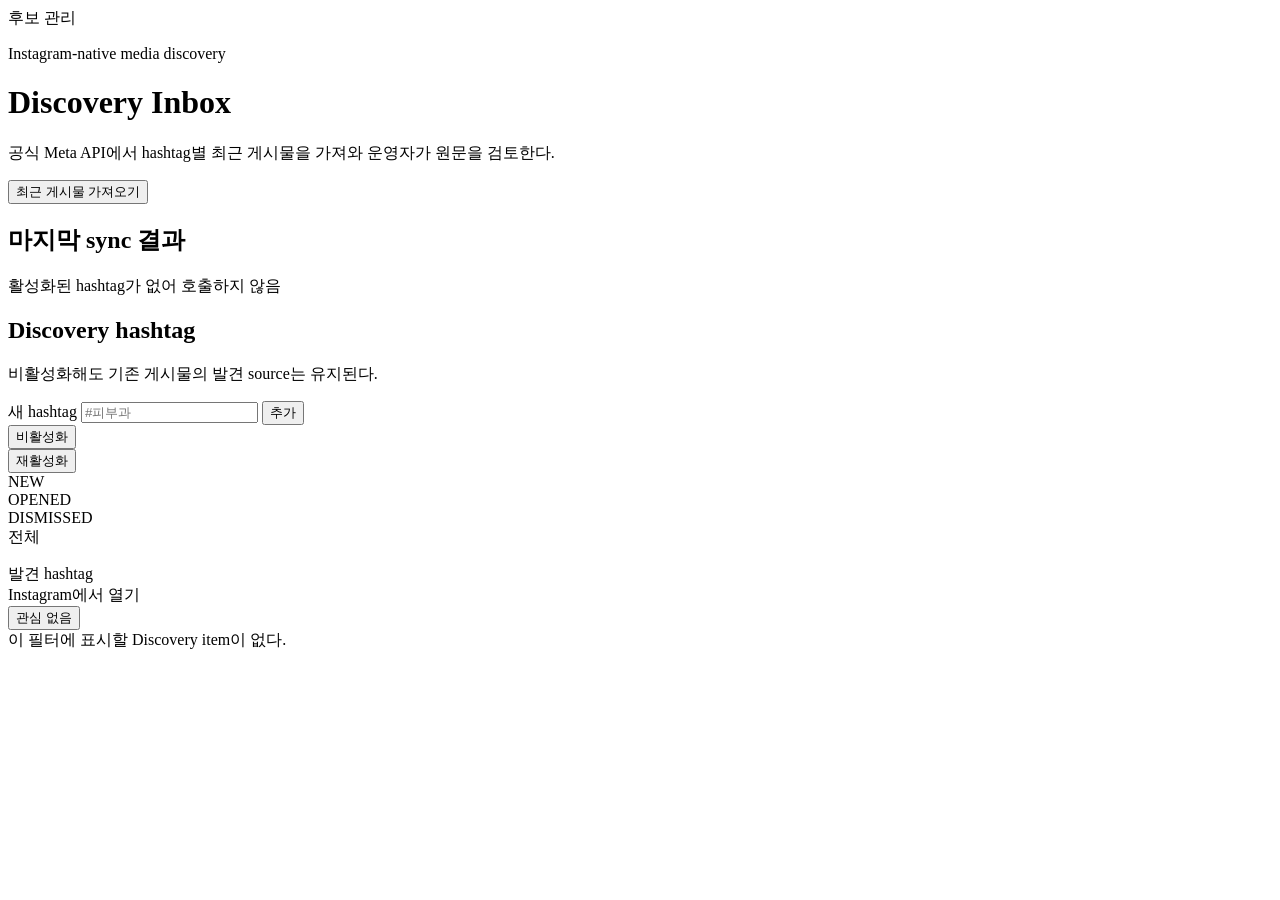
==== src/main/resources/templates/discovery/index.html @ a129add9 "feat: implement Instagram discovery inbox" ====
<!DOCTYPE html>
<html lang="ko" xmlns:th="http://www.thymeleaf.org">
<head>
    <meta charset="UTF-8">
    <meta name="viewport" content="width=device-width, initial-scale=1">
    <title>Instagram Discovery Inbox | hr-sns-auto</title>
    <link rel="stylesheet" th:href="@{/css/app.css}">
</head>
<body>
<main class="container">
    <nav><a th:href="@{/candidates}">후보 관리</a></nav>

    <header class="page-header">
        <div>
            <p class="eyebrow">Instagram-native media discovery</p>
            <h1>Discovery Inbox</h1>
            <p class="muted">공식 Meta API에서 hashtag별 최근 게시물을 가져와 운영자가 원문을 검토한다.</p>
        </div>
        <form th:action="@{/discovery/sync}" method="post">
            <button type="submit">최근 게시물 가져오기</button>
        </form>
    </header>

    <p class="flash" th:if="${message}" th:text="${message}"></p>
    <p class="flash error" th:if="${error}" th:text="${error}"></p>

    <section class="panel" th:if="${syncResult}">
        <h2>마지막 sync 결과</h2>
        <p class="sync-summary"
           th:text="|성공 ${syncResult.successfulCount}개 · 실패 ${syncResult.failedCount}개 · 조회 ${syncResult.fetchedCount}건 · 신규 저장 ${syncResult.createdCount}건|"></p>
        <div class="sync-result-list" th:unless="${#lists.isEmpty(syncResult.hashtagResults)}">
            <div class="sync-result" th:each="result : ${syncResult.hashtagResults}"
                 th:attr="data-success=${result.successful}">
                <strong th:text="|#${result.keyword}|"></strong>
                <span th:if="${result.successful}"
                      th:text="|조회 ${result.fetchedCount}건, 신규 ${result.createdCount}건|"></span>
                <span th:unless="${result.successful}" th:text="${result.errorMessage}"></span>
            </div>
        </div>
        <p class="empty" th:if="${#lists.isEmpty(syncResult.hashtagResults)}">
            활성화된 hashtag가 없어 호출하지 않음
        </p>
    </section>

    <section class="panel">
        <div class="section-heading">
            <div>
                <h2>Discovery hashtag</h2>
                <p class="muted">비활성화해도 기존 게시물의 발견 source는 유지된다.</p>
            </div>
            <form class="inline-form" th:action="@{/discovery/hashtags}" th:object="${hashtagForm}" method="post">
                <label class="visually-hidden" for="hashtag-keyword">새 hashtag</label>
                <input id="hashtag-keyword" type="text" th:field="*{keyword}"
                       placeholder="#피부과" autocomplete="off">
                <button type="submit">추가</button>
                <span class="field-error full-width" th:if="${#fields.hasErrors('keyword')}"
                      th:errors="*{keyword}"></span>
            </form>
        </div>

        <div class="hashtag-list">
            <div class="hashtag-row" th:each="hashtag : ${hashtags}"
                 th:attr="data-enabled=${hashtag.enabled}">
                <span class="hashtag-chip" th:text="|#${hashtag.keyword}|"></span>
                <span class="muted" th:text="${hashtag.enabled ? '활성' : '비활성'}"></span>
                <form th:if="${hashtag.enabled}"
                      th:action="@{/discovery/hashtags/{id}/disable(id=${hashtag.id})}" method="post">
                    <button type="submit" class="secondary compact">비활성화</button>
                </form>
                <form th:unless="${hashtag.enabled}"
                      th:action="@{/discovery/hashtags/{id}/enable(id=${hashtag.id})}" method="post">
                    <button type="submit" class="secondary compact">재활성화</button>
                </form>
            </div>
        </div>
    </section>

    <section class="inbox-overview">
        <div class="count-card"><strong th:text="${counts.newCount}"></strong><span>NEW</span></div>
        <div class="count-card"><strong th:text="${counts.openedCount}"></strong><span>OPENED</span></div>
        <div class="count-card"><strong th:text="${counts.dismissedCount}"></strong><span>DISMISSED</span></div>
    </section>

    <nav class="filter-nav" aria-label="검토 상태 필터">
        <a th:href="@{/discovery}" th:attr="aria-current=${selectedStatus == 'ALL' ? 'page' : null}">전체</a>
        <a th:each="status : ${reviewStatuses}"
           th:href="@{/discovery(status=${status})}"
           th:text="${status}"
           th:attr="aria-current=${selectedStatus == status.name() ? 'page' : null}"></a>
    </nav>

    <section class="discovery-list">
        <article class="panel discovery-item" th:each="item : ${items}"
                 th:attr="data-status=${item.reviewStatus}">
            <div class="discovery-item-heading">
                <div class="item-badges">
                    <span class="status" th:attr="data-status=${item.reviewStatus}"
                          th:text="${item.reviewStatus}"></span>
                    <span class="media-type" th:text="${item.mediaType}"></span>
                </div>
                <time class="muted" th:datetime="${item.publishedAt}" th:text="${item.publishedAt}"></time>
            </div>

            <p class="caption" th:text="${item.captionExcerpt ?: '캡션 없음'}"></p>

            <div class="discovery-meta">
                <span>발견 hashtag</span>
                <span class="hashtag-chip small" th:each="hashtag : ${item.hashtags}"
                      th:text="|#${hashtag.keyword}|"></span>
            </div>

            <div class="actions">
                <a class="button" th:href="@{/discovery/items/{id}/open(id=${item.id})}"
                   target="_blank" rel="noopener noreferrer">Instagram에서 열기</a>
                <form th:if="${item.reviewStatus.name() != 'DISMISSED'}"
                      th:action="@{/discovery/items/{id}/dismiss(id=${item.id})}" method="post">
                    <button type="submit" class="secondary">관심 없음</button>
                </form>
            </div>
        </article>

        <div class="panel empty" th:if="${#lists.isEmpty(items)}">
            이 필터에 표시할 Discovery item이 없다.
        </div>
    </section>
</main>
</body>
</html>
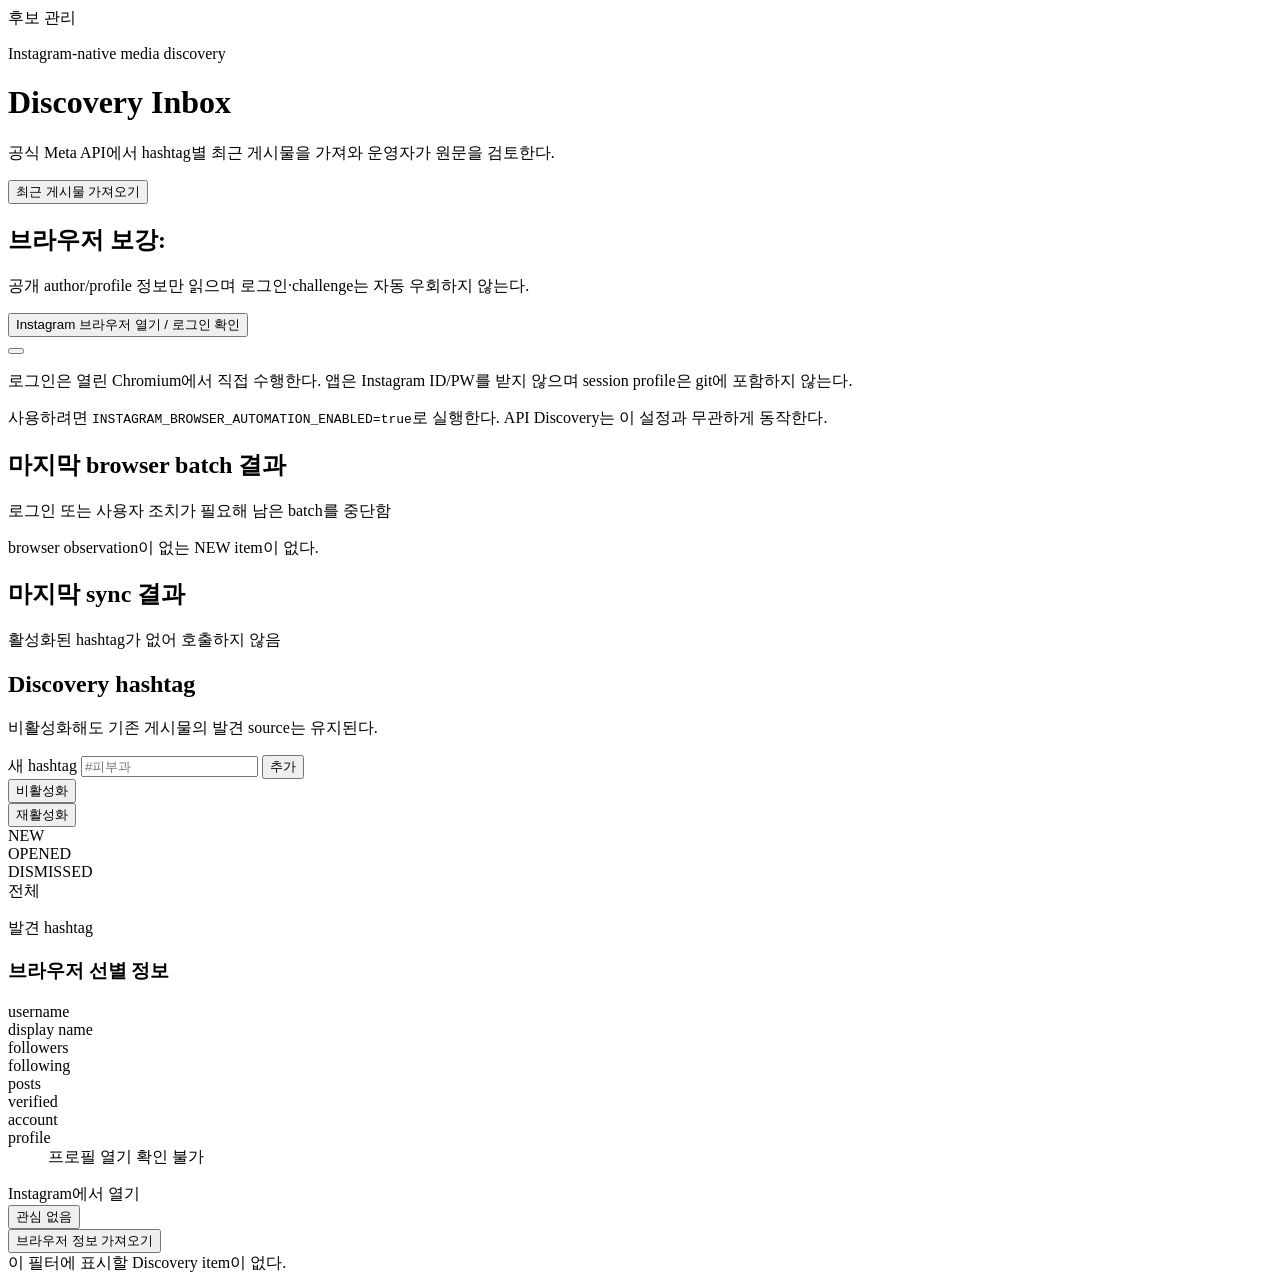
==== commit 43c45ec5: "feat: add Instagram browser enrichment" ====
--- a/src/main/resources/templates/discovery/index.html
+++ b/src/main/resources/templates/discovery/index.html
@@ -24,6 +24,49 @@
     <p class="flash" th:if="${message}" th:text="${message}"></p>
     <p class="flash error" th:if="${error}" th:text="${error}"></p>
 
+    <section class="panel browser-controls" th:attr="data-enabled=${browserAutomationEnabled}">
+        <div class="section-heading">
+            <div>
+                <h2>브라우저 보강: <span th:text="${browserAutomationEnabled ? '활성' : '비활성'}"></span></h2>
+                <p class="muted">공개 author/profile 정보만 읽으며 로그인·challenge는 자동 우회하지 않는다.</p>
+            </div>
+            <div class="actions" th:if="${browserAutomationEnabled}">
+                <form th:action="@{/discovery/browser/session}" method="post">
+                    <button type="submit" class="secondary">Instagram 브라우저 열기 / 로그인 확인</button>
+                </form>
+                <form th:action="@{/discovery/browser-enrichment/new}" method="post">
+                    <button type="submit" th:text="|NEW ${browserBatchSize}건 브라우저 정보 보강|"></button>
+                </form>
+            </div>
+        </div>
+        <p class="security-note" th:if="${browserAutomationEnabled}">
+            로그인은 열린 Chromium에서 직접 수행한다. 앱은 Instagram ID/PW를 받지 않으며 session profile은 git에 포함하지 않는다.
+        </p>
+        <p class="security-note" th:unless="${browserAutomationEnabled}">
+            사용하려면 <code>INSTAGRAM_BROWSER_AUTOMATION_ENABLED=true</code>로 실행한다. API Discovery는 이 설정과 무관하게 동작한다.
+        </p>
+    </section>
+
+    <section class="panel" th:if="${browserBatchResult}">
+        <h2>마지막 browser batch 결과</h2>
+        <p class="sync-summary"
+           th:text="|요청 상한 ${browserBatchResult.requestedCount}건 · 처리 ${browserBatchResult.processedCount}건 · 성공 ${browserBatchResult.successCount}건 · 부분 ${browserBatchResult.partialCount}건 · 실패 ${browserBatchResult.failedCount}건|"></p>
+        <p class="flash error" th:if="${browserBatchResult.stoppedForOperatorAction}">
+            로그인 또는 사용자 조치가 필요해 남은 batch를 중단함
+        </p>
+        <div class="sync-result-list" th:unless="${#lists.isEmpty(browserBatchResult.itemResults)}">
+            <div class="sync-result" th:each="result : ${browserBatchResult.itemResults}"
+                 th:attr="data-success=${result.completedWithScreeningData()}">
+                <strong th:text="|item #${result.itemId}|"></strong>
+                <span th:text="${result.status}"></span>
+                <span th:if="${result.errorSummary}" th:text="${result.errorSummary}"></span>
+            </div>
+        </div>
+        <p class="empty" th:if="${#lists.isEmpty(browserBatchResult.itemResults)}">
+            browser observation이 없는 NEW item이 없다.
+        </p>
+    </section>
+
     <section class="panel" th:if="${syncResult}">
         <h2>마지막 sync 결과</h2>
         <p class="sync-summary"
@@ -109,6 +152,48 @@
                       th:text="|#${hashtag.keyword}|"></span>
             </div>
 
+            <section class="browser-observation" th:if="${item.browserObservation != null}"
+                     th:with="observation=${item.browserObservation}">
+                <div class="browser-observation-heading">
+                    <h3>브라우저 선별 정보</h3>
+                    <span class="status browser-status" th:attr="data-status=${observation.status}"
+                          th:text="${observation.status}"></span>
+                    <time class="muted" th:datetime="${observation.observedAt}"
+                          th:text="${observation.observedAt}"></time>
+                </div>
+
+                <dl class="observation-grid">
+                    <div><dt>username</dt><dd th:text="${observation.authorUsername ?: '확인 불가'}"></dd></div>
+                    <div><dt>display name</dt><dd th:text="${observation.authorDisplayName ?: '확인 불가'}"></dd></div>
+                    <div><dt>followers</dt><dd th:text="${observation.followerCount ?: '확인 불가'}"></dd></div>
+                    <div><dt>following</dt><dd th:text="${observation.followingCount ?: '확인 불가'}"></dd></div>
+                    <div><dt>posts</dt><dd th:text="${observation.postCount ?: '확인 불가'}"></dd></div>
+                    <div><dt>verified</dt><dd
+                            th:text="${observation.verified == null ? '확인 불가' : (observation.verified ? '인증됨' : '인증 표시 없음')}"></dd></div>
+                    <div><dt>account</dt><dd
+                            th:text="${observation.privateAccount == null ? '확인 불가' : (observation.privateAccount ? '비공개' : '공개')}"></dd></div>
+                    <div><dt>profile</dt><dd>
+                        <a th:if="${observation.profileUrl}" th:href="${observation.profileUrl}"
+                           target="_blank" rel="noopener noreferrer">프로필 열기</a>
+                        <span th:unless="${observation.profileUrl}">확인 불가</span>
+                    </dd></div>
+                </dl>
+
+                <p class="biography" th:if="${observation.biographyExcerpt}"
+                   th:text="${observation.biographyExcerpt}"></p>
+                <div class="post-metrics"
+                     th:if="${observation.postLikeCount != null or observation.postCommentCount != null or observation.postViewCount != null}">
+                    <span th:if="${observation.postLikeCount != null}"
+                          th:text="|좋아요 ${observation.postLikeCount}|"></span>
+                    <span th:if="${observation.postCommentCount != null}"
+                          th:text="|댓글 ${observation.postCommentCount}|"></span>
+                    <span th:if="${observation.postViewCount != null}"
+                          th:text="|조회/재생 ${observation.postViewCount}|"></span>
+                </div>
+                <p class="observation-error" th:if="${observation.errorSummary}"
+                   th:text="|${observation.errorCode}: ${observation.errorSummary}|"></p>
+            </section>
+
             <div class="actions">
                 <a class="button" th:href="@{/discovery/items/{id}/open(id=${item.id})}"
                    target="_blank" rel="noopener noreferrer">Instagram에서 열기</a>
@@ -116,6 +201,10 @@
                       th:action="@{/discovery/items/{id}/dismiss(id=${item.id})}" method="post">
                     <button type="submit" class="secondary">관심 없음</button>
                 </form>
+                <form th:if="${browserAutomationEnabled}"
+                      th:action="@{/discovery/items/{id}/browser-enrichment(id=${item.id})}" method="post">
+                    <button type="submit" class="secondary">브라우저 정보 가져오기</button>
+                </form>
             </div>
         </article>
 
